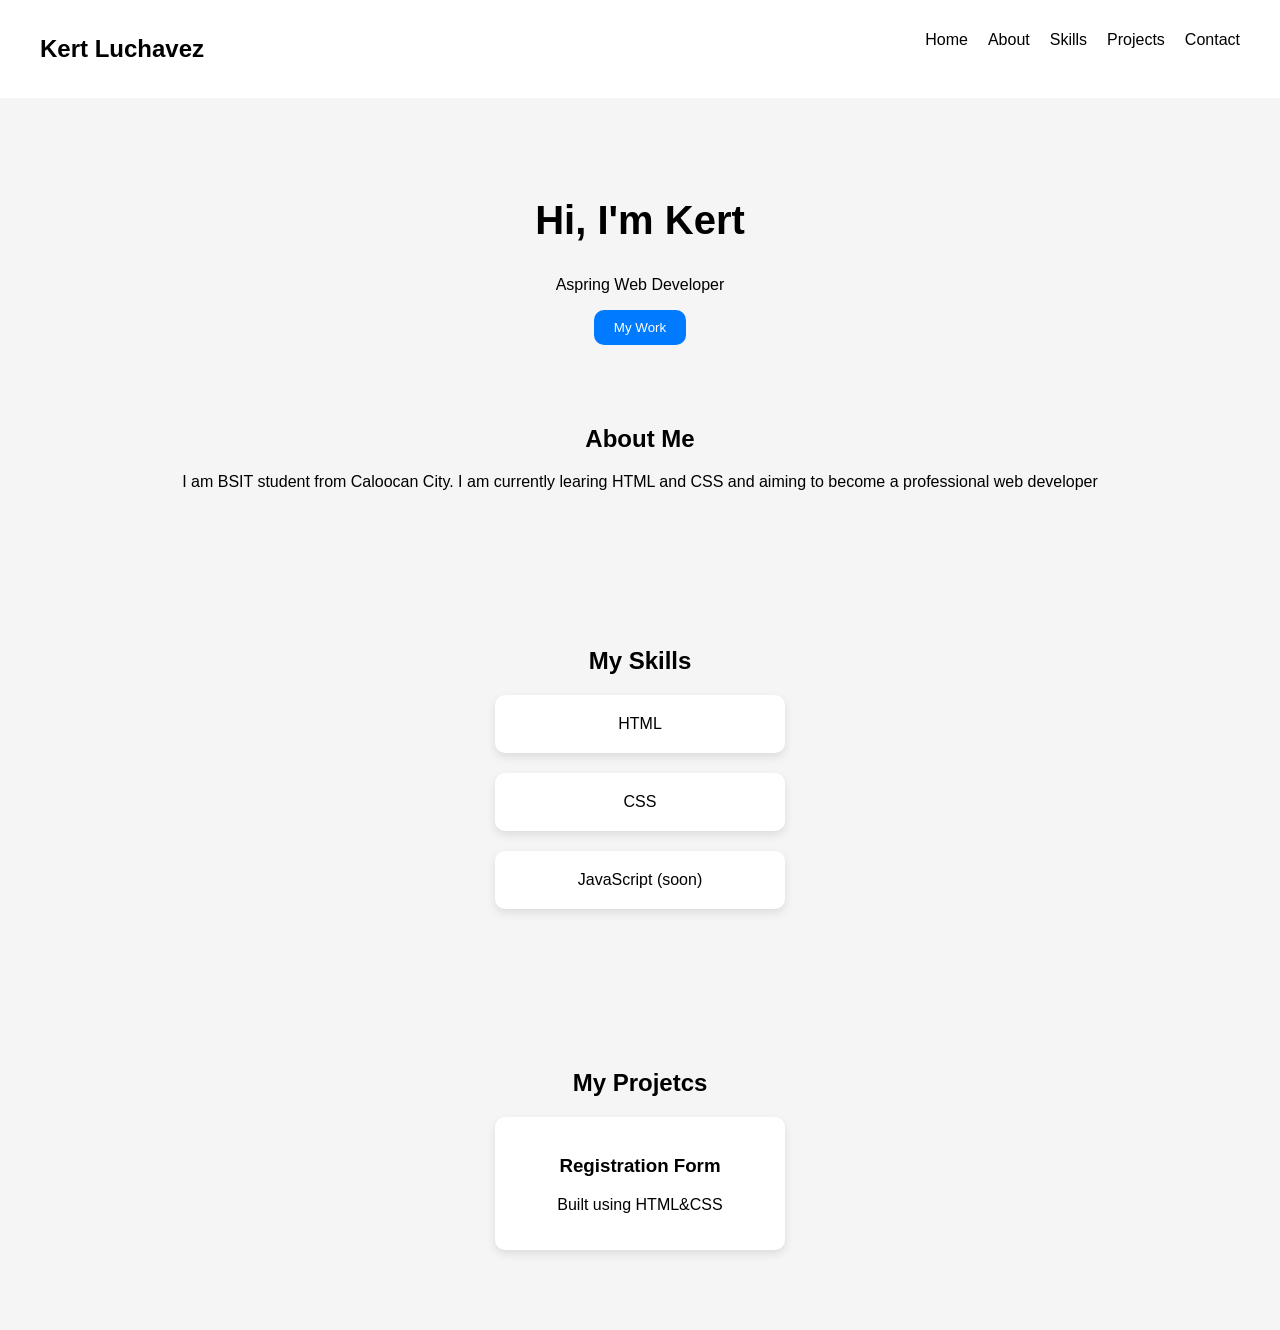
==== Porfolio.html @ 2dc21b48 "Add files via upload" ====
<!DOCTYPE html>
<html lang="en">
<head>
    <meta charset="UTF-8">
    <meta name="viewport" content="width=device-width, initial-scale=1.0">
    <link rel="stylesheet" href="style.css">
    <title>Kert Portfolio</title>
</head>
<body>
    <nav>
        <h2>Kert Luchavez</h2>
        <ul>
            <li><a href="#home">Home</a></li>
            <li><a href="about">About</a></li>
            <li><a href="skills">Skills</a></li>
            <li><a href="projects">Projects</a></li>
            <li><a href="contact">Contact</a></li>
        </ul>
    </nav>
    <!--Home-->
    <section id="home" class="hero">
        <h1>Hi, I'm Kert</h1>
        <p>Aspring Web Developer</p>
        <a href="#projects"><button>My Work</button></a>
    </section>
    <!--About-->
        <section id="#about" class="section">
            <h2>About Me</h2>
            <p>I am BSIT student from Caloocan City. I am currently learing HTML and CSS and aiming to become a professional web developer</p>
        </section>
    <!--Skilss-->
        <section id="#skills" class="section">
            <h2>My Skills</h2>

            <div class="card">HTML</div>
            <div class="card">CSS</div>
            <div class="card">JavaScript (soon)</div>
        </section>
    <!--Projects-->
        <section id="#projects" class="section">
            <h2>My Projetcs</h2>

            <div class="card">
                <h3>Registration Form</h3>
                <p>Built using HTML&CSS</p>
            </div>
        </section>
        
</body>
</html>
---- style.css ----
body {
    font-family: arial;
    margin: 0;
    background: #f5f5f5;
}

nav {
    display: flex;
    justify-content: space-between;
    padding: 15px 40px;
    background: white;
    position: sticky;
    top: 0;
}
ul {
    display: flex;
    list-style: none;
}
li {
    margin-left: 20px;
}
a{
    text-decoration: none;
    color: black;
}

.hero {
    text-align: center;
    margin-top: 100px;
}
.hero h1 {
    font-size: 40px;
}

button {
    padding: 10px 20px;
    background: #007bff;
    color: white;
    border: none;
    border-radius: 10px;
    cursor: pointer;
}
button:hover{
    background: #0056b3;
}

.section {
    padding: 60px 20px;
    text-align: center;
}

.card {
    background: white;
    padding: 20px;
    margin: 20px auto;
    width: 250px;
    border-radius: 10px;
    box-shadow: 0 4px 10px rgba(0,0,0,0.1);
    transition: 0.3s;
}
.card:hover {
    transform: translateY(-5px);
}
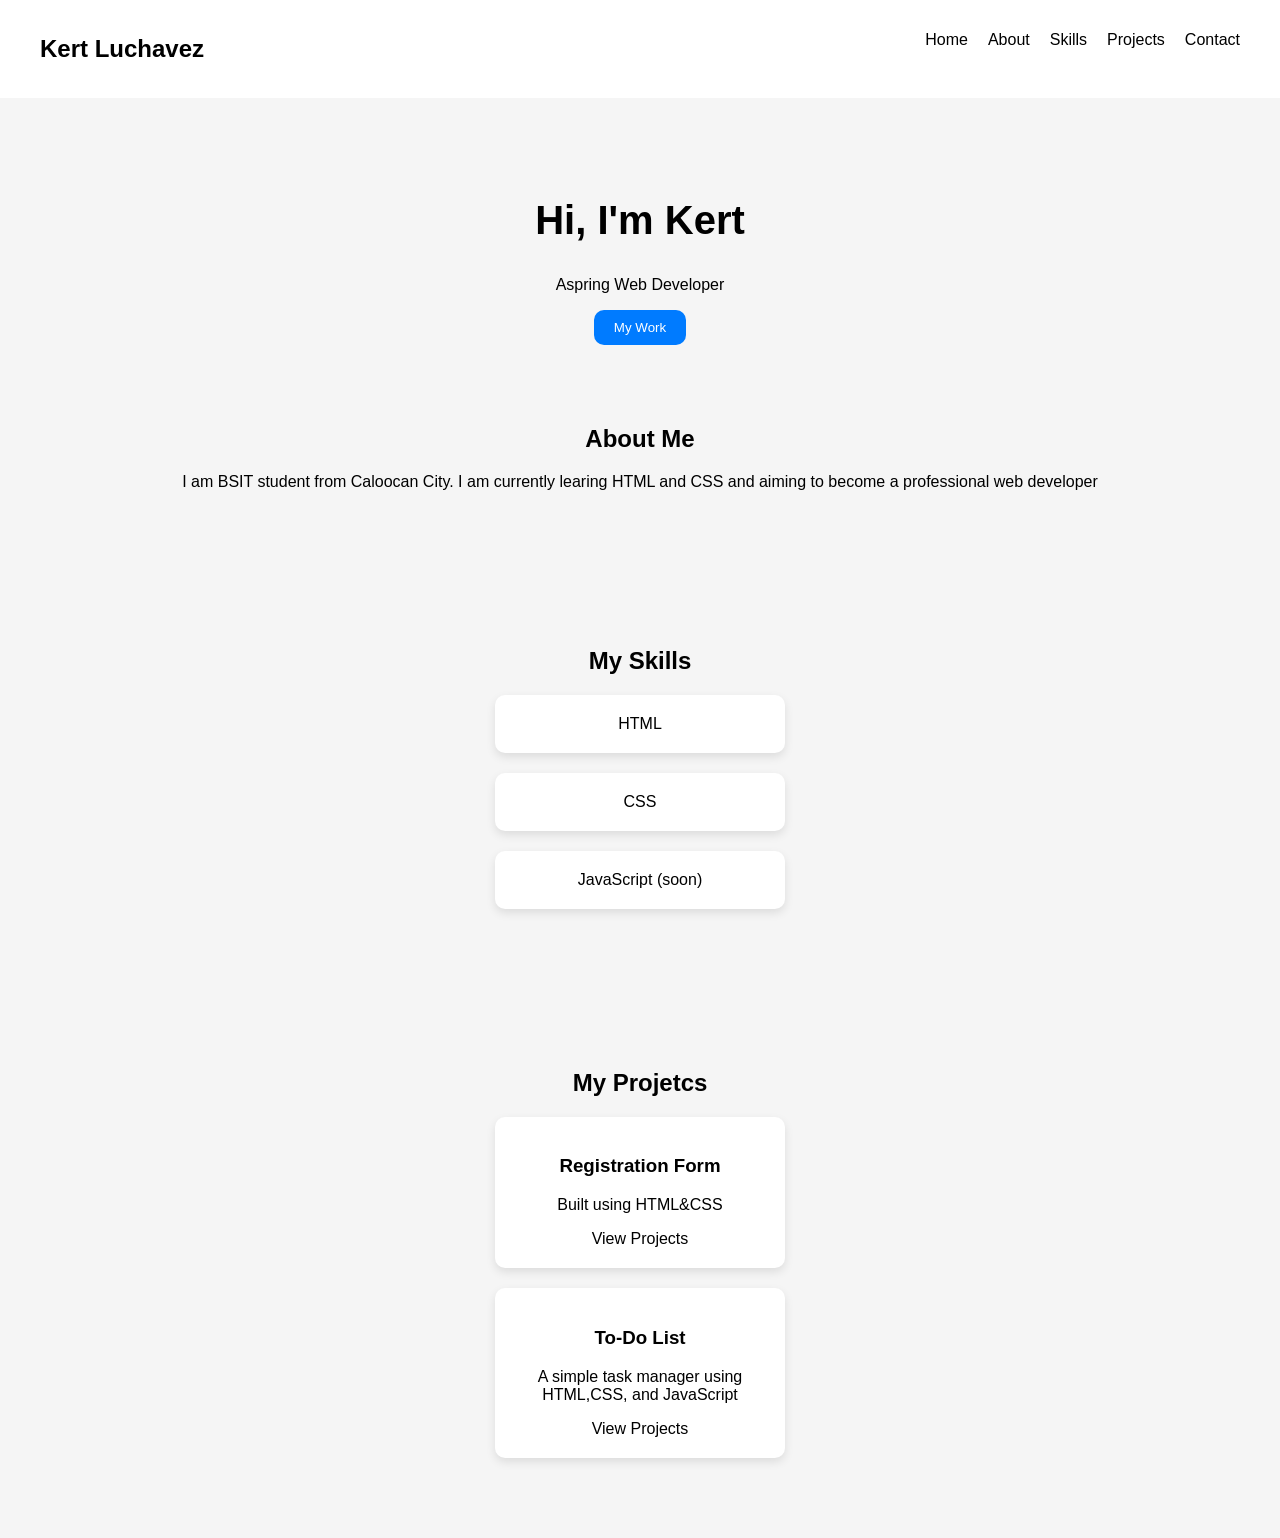
==== commit 4dc5c7e0: "Update portfolio with project links Added links to view projects in the Projects section." ====
--- a/Porfolio.html
+++ b/Porfolio.html
@@ -43,8 +43,14 @@
             <div class="card">
                 <h3>Registration Form</h3>
                 <p>Built using HTML&CSS</p>
+                <a href="registration.html" target="_blank" class="btn">View Projects</a>
+            </div>
+            <div class="card">
+                <h3>To-Do List</h3>
+                <p>A simple task manager using HTML,CSS, and JavaScript</p>
+                <a href="todo.html" target="_blank" class="btn">View Projects</a>
             </div>
         </section>
         
 </body>
-</html>+</html>
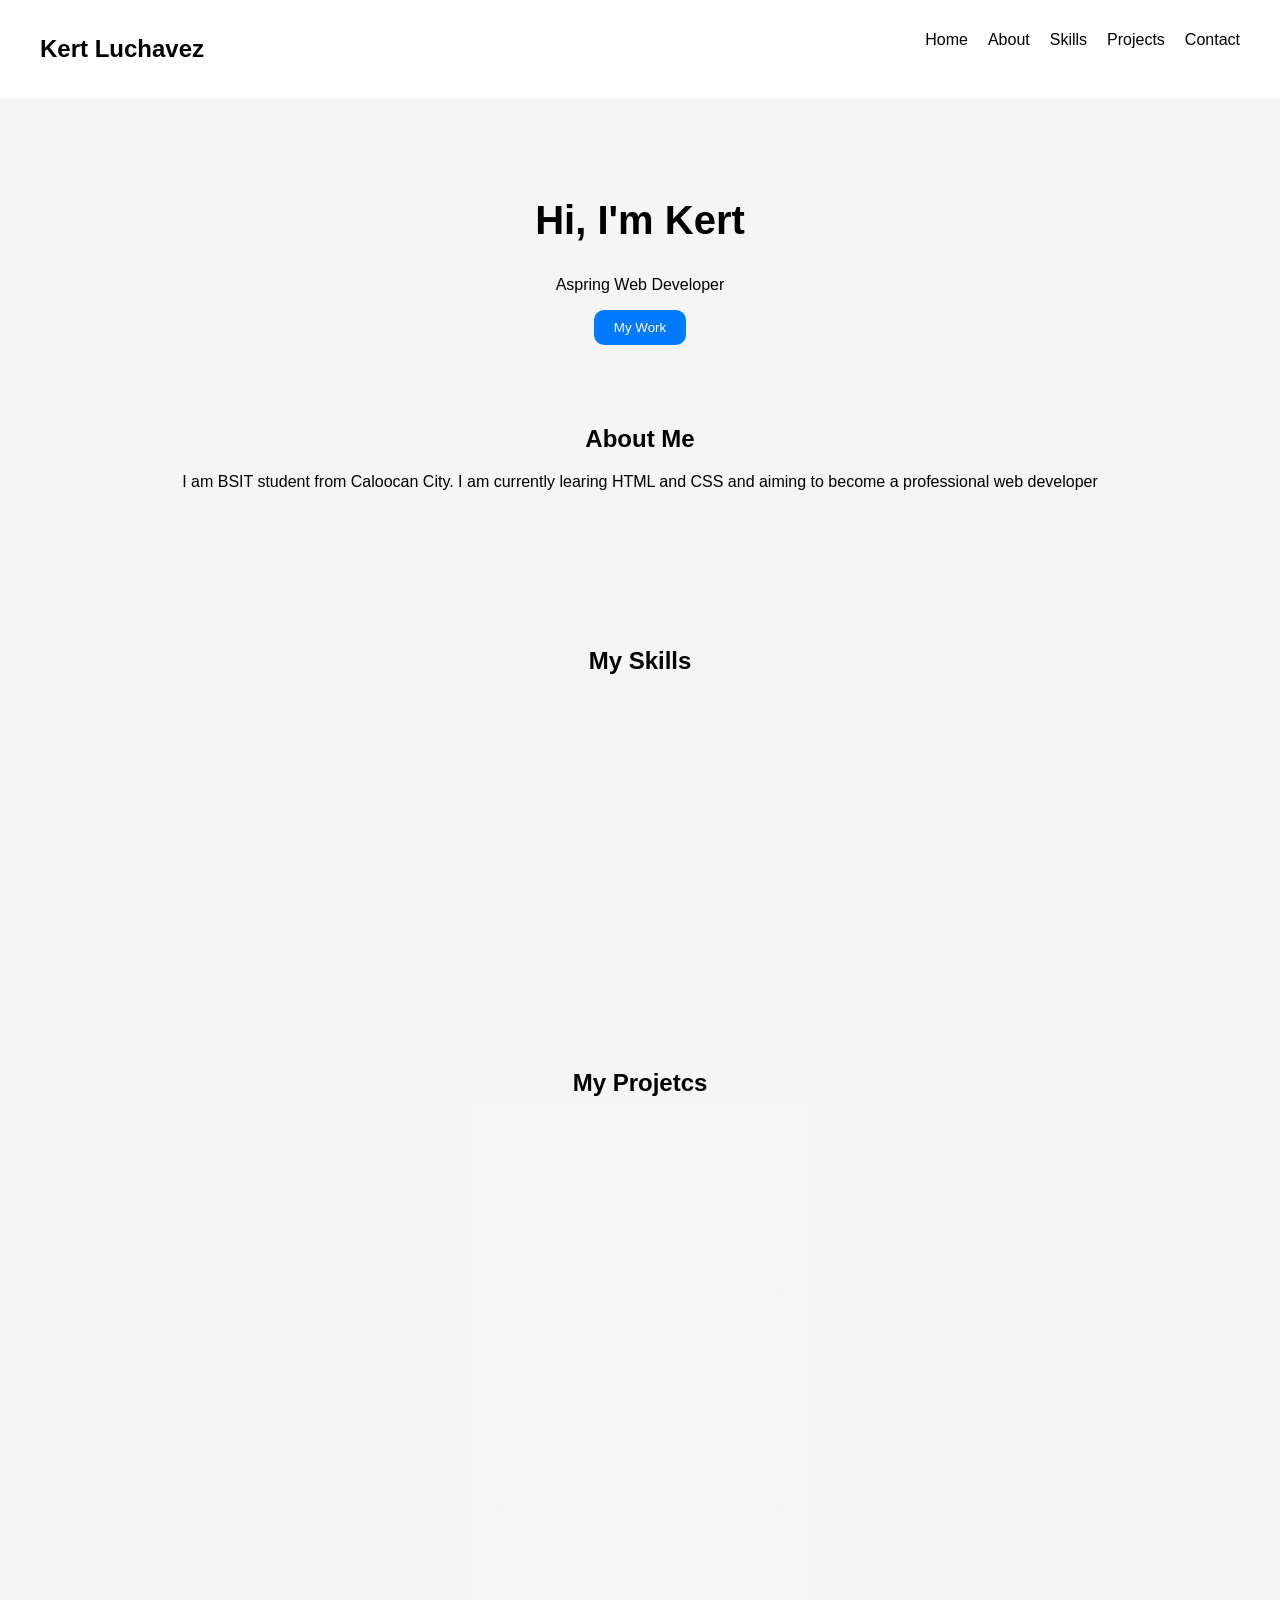
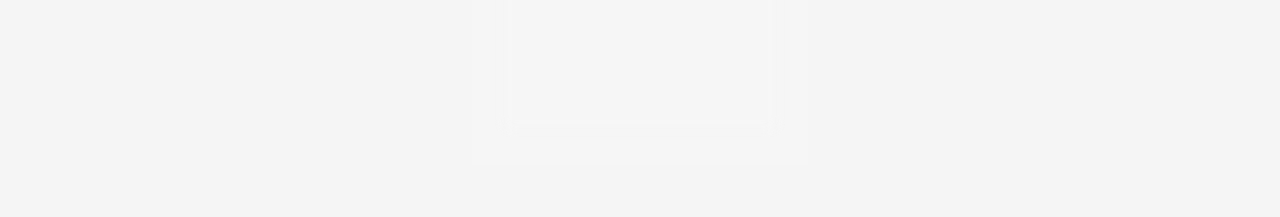
==== commit 79b574ee: "Update Porfolio.html" ====
--- a/Porfolio.html
+++ b/Porfolio.html
@@ -49,6 +49,11 @@
                 <h3>To-Do List</h3>
                 <p>A simple task manager using HTML,CSS, and JavaScript</p>
                 <a href="todo.html" target="_blank" class="btn">View Projects</a>
+            </div>
+            <div class="card">
+                <h3>About Me</h3>
+                <p>A simple About me using HTML,CSS</p>
+                <a href="Home.html" target="_blank" class="btn">View Projects</a>
             </div>
         </section>
         
--- a/style.css
+++ b/style.css
@@ -47,17 +47,47 @@
 .section {
     padding: 60px 20px;
     text-align: center;
+    animation: fadeIn 1s ease-in;
 }
 
 .card {
-    background: white;
+    background: rgba(255,255,255,0.1);
+    backdrop-filter: blur(10px);
     padding: 20px;
     margin: 20px auto;
     width: 250px;
-    border-radius: 10px;
-    box-shadow: 0 4px 10px rgba(0,0,0,0.1);
+    border-radius: 15px;
+    color: black;
+    box-shadow: 0 5px 15px rgba(0,0,0,0.2);
+    transition: 0.3s ease;
+}
+.card:hover {
+    transform: translateY(-10px) scale(1.03);
+    box-shadow: 0 10px 25px rgba(0,0,0,0.4);
+}
+
+.btn {
+    display: inline-block;
+    margin-top: 10px;
+    padding: 10px 15px;
+    background: #00adb5;
+    color: white;
+    text-decoration: none;
+    border-radius: 8px;
     transition: 0.3s;
 }
-.card:hover {
-    transform: translateY(-5px);
-}+.btn:hover {
+    background: #007b80;
+    transform: scale(1.05);
+}
+
+@keyframes fadeIn {
+    from{
+        opacity: 0;
+        transform: translateY(20px);
+    }
+    to {
+        opacity: 1;
+        transform: translateY(0);
+    }
+}
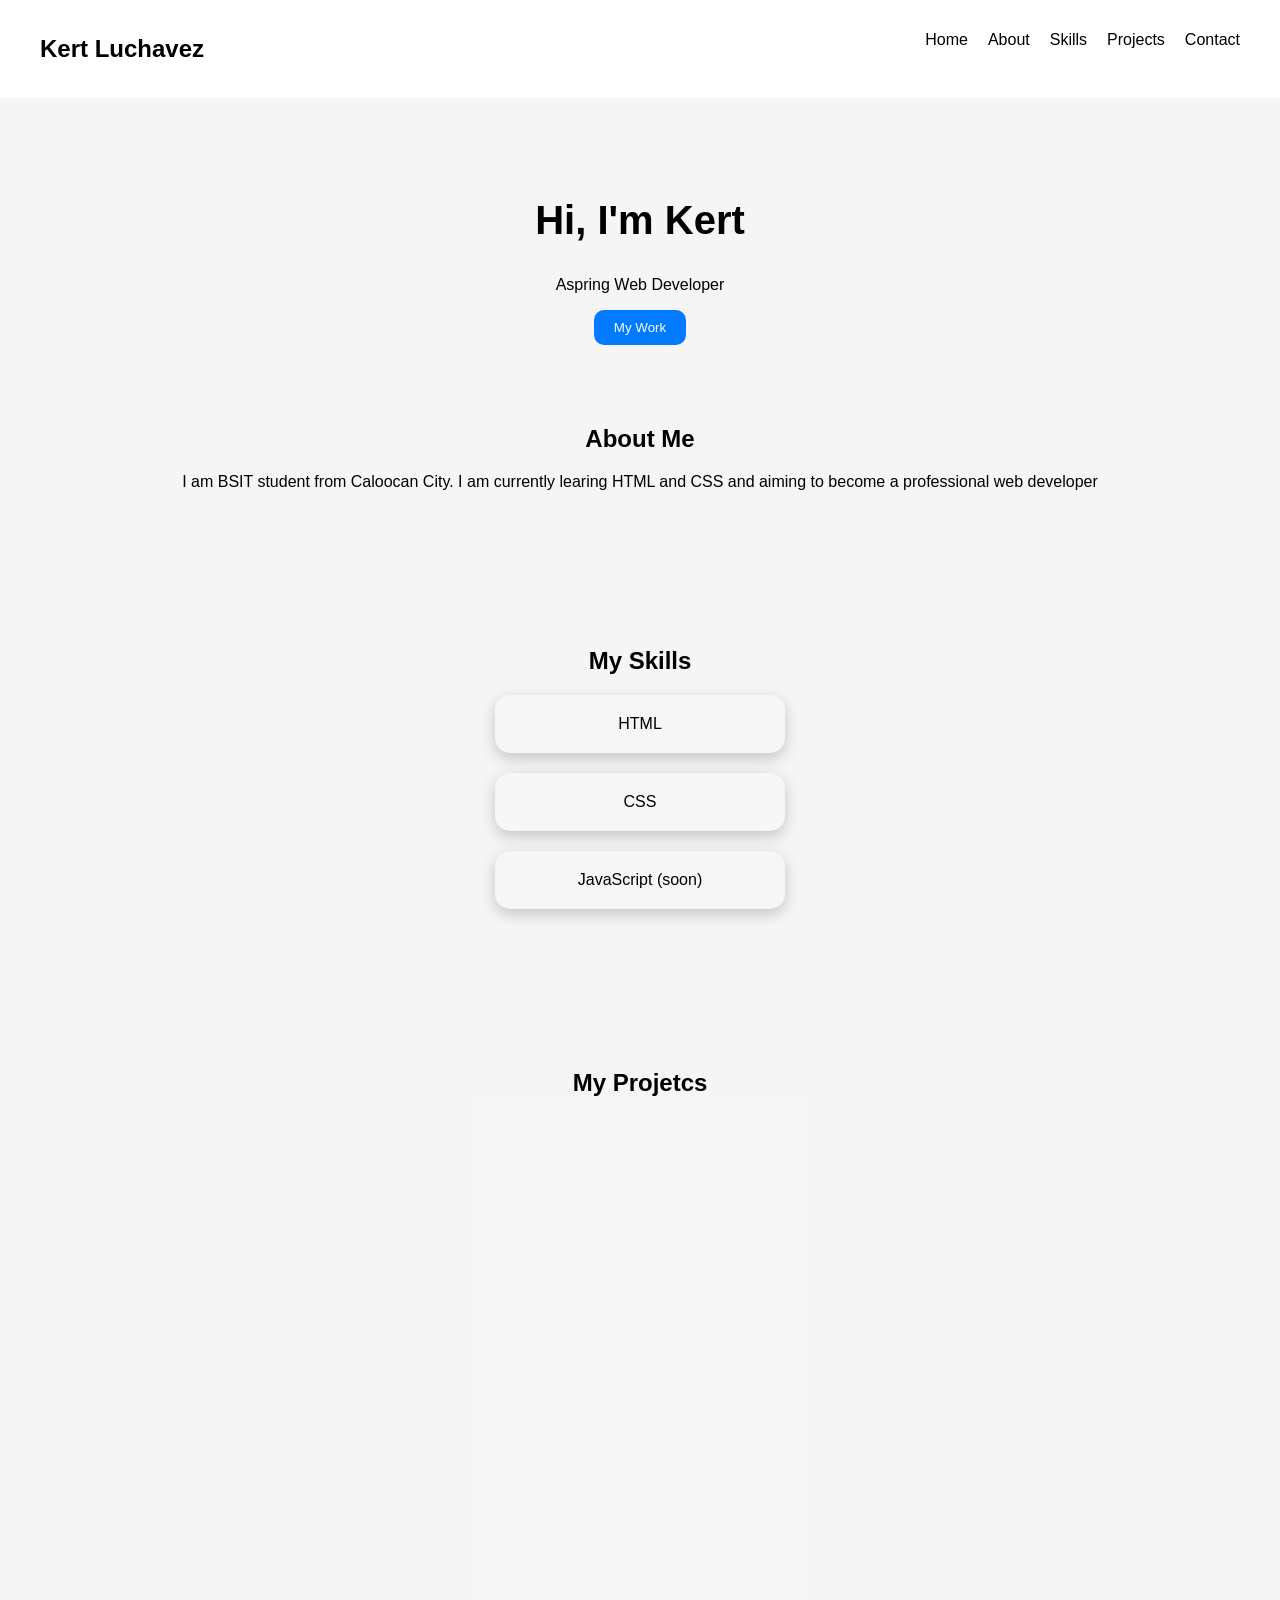
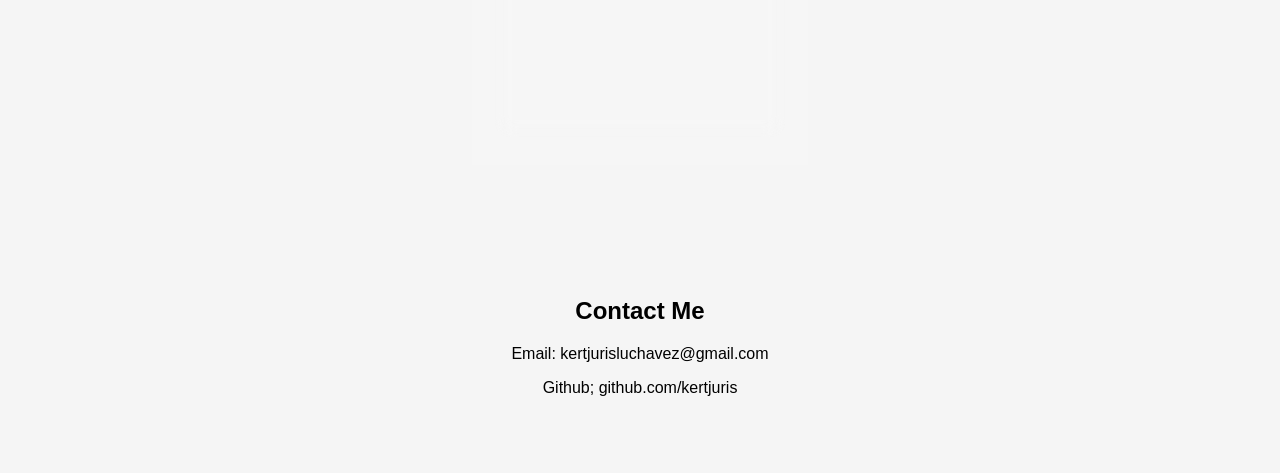
==== commit eb3c61d0: "Update Porfolio.html" ====
--- a/Porfolio.html
+++ b/Porfolio.html
@@ -56,6 +56,11 @@
                 <a href="Home.html" target="_blank" class="btn">View Projects</a>
             </div>
         </section>
-        
+     <!--Contact-->
+            <section id="contact" class="section">
+                <h2>Contact Me</h2>
+                <p>Email: kertjurisluchavez@gmail.com</p>
+                <p>Github; github.com/kertjuris</p>
+            </section>
 </body>
 </html>
